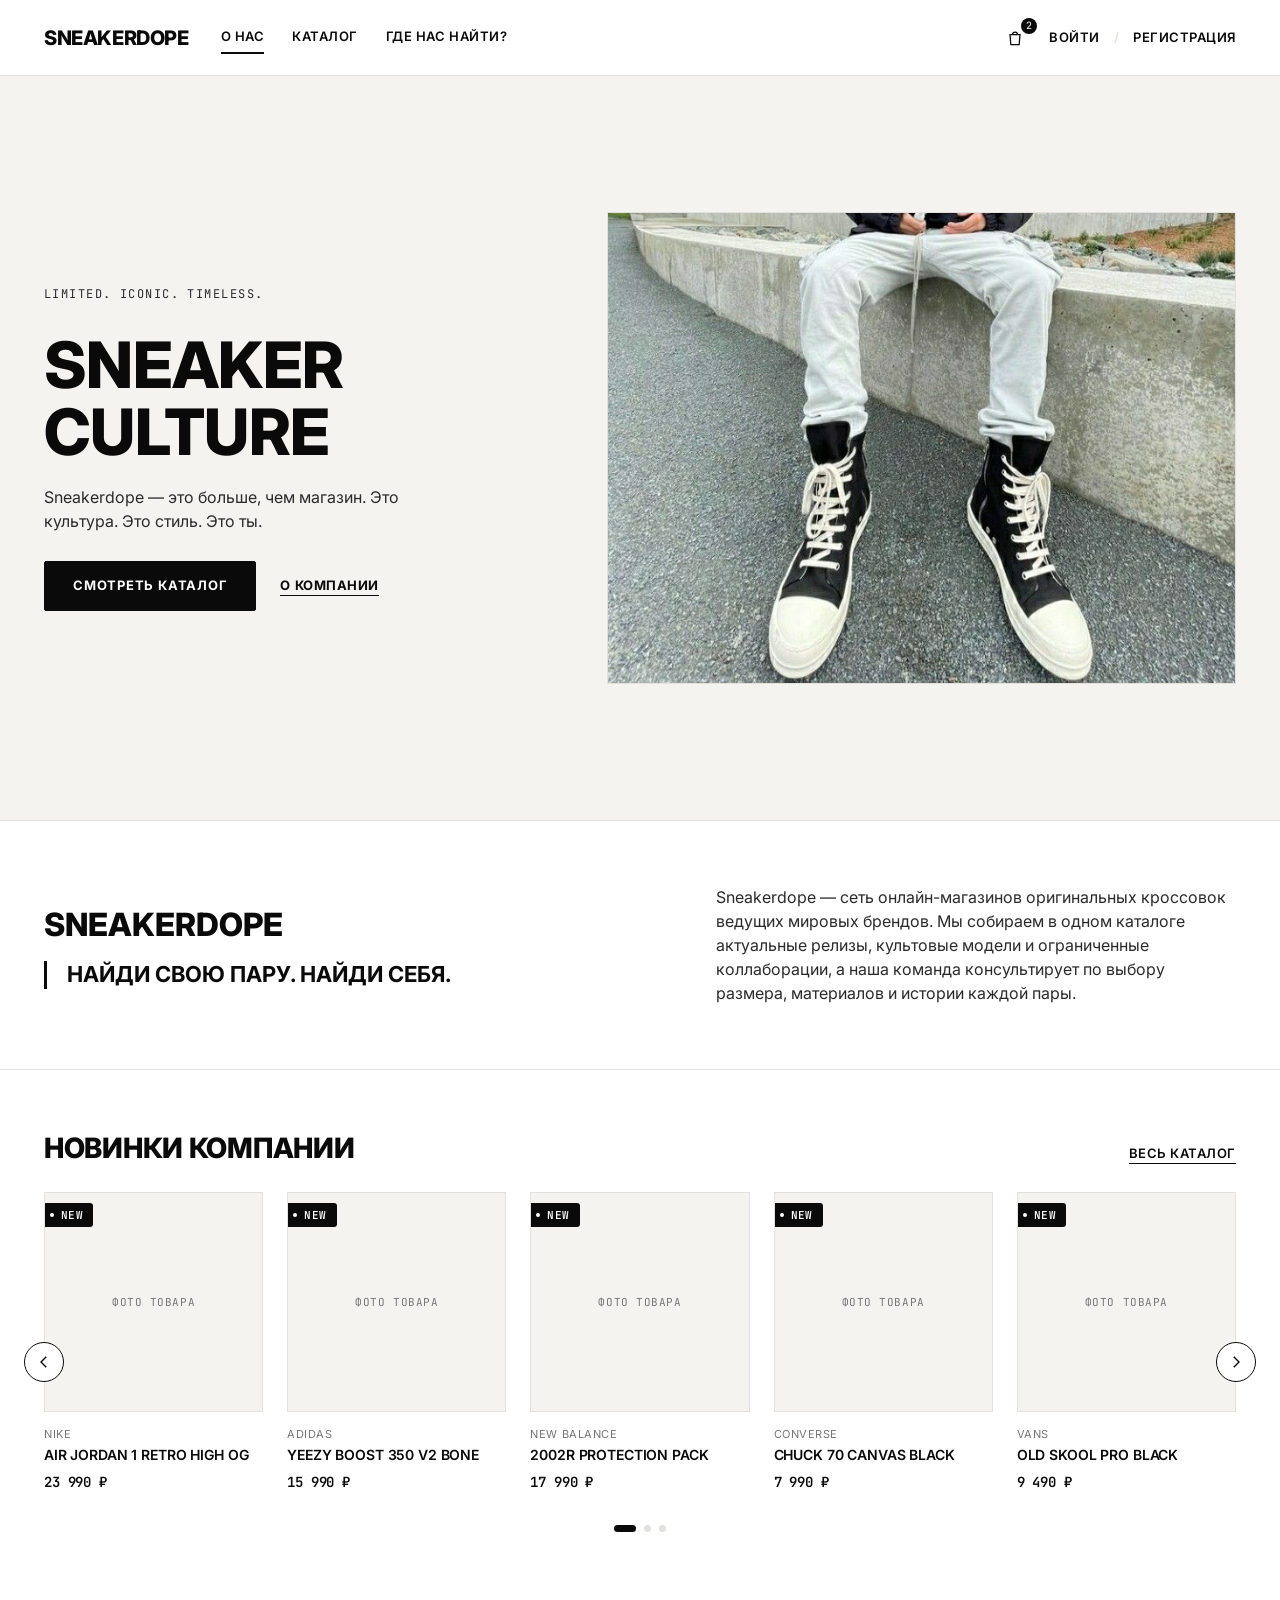
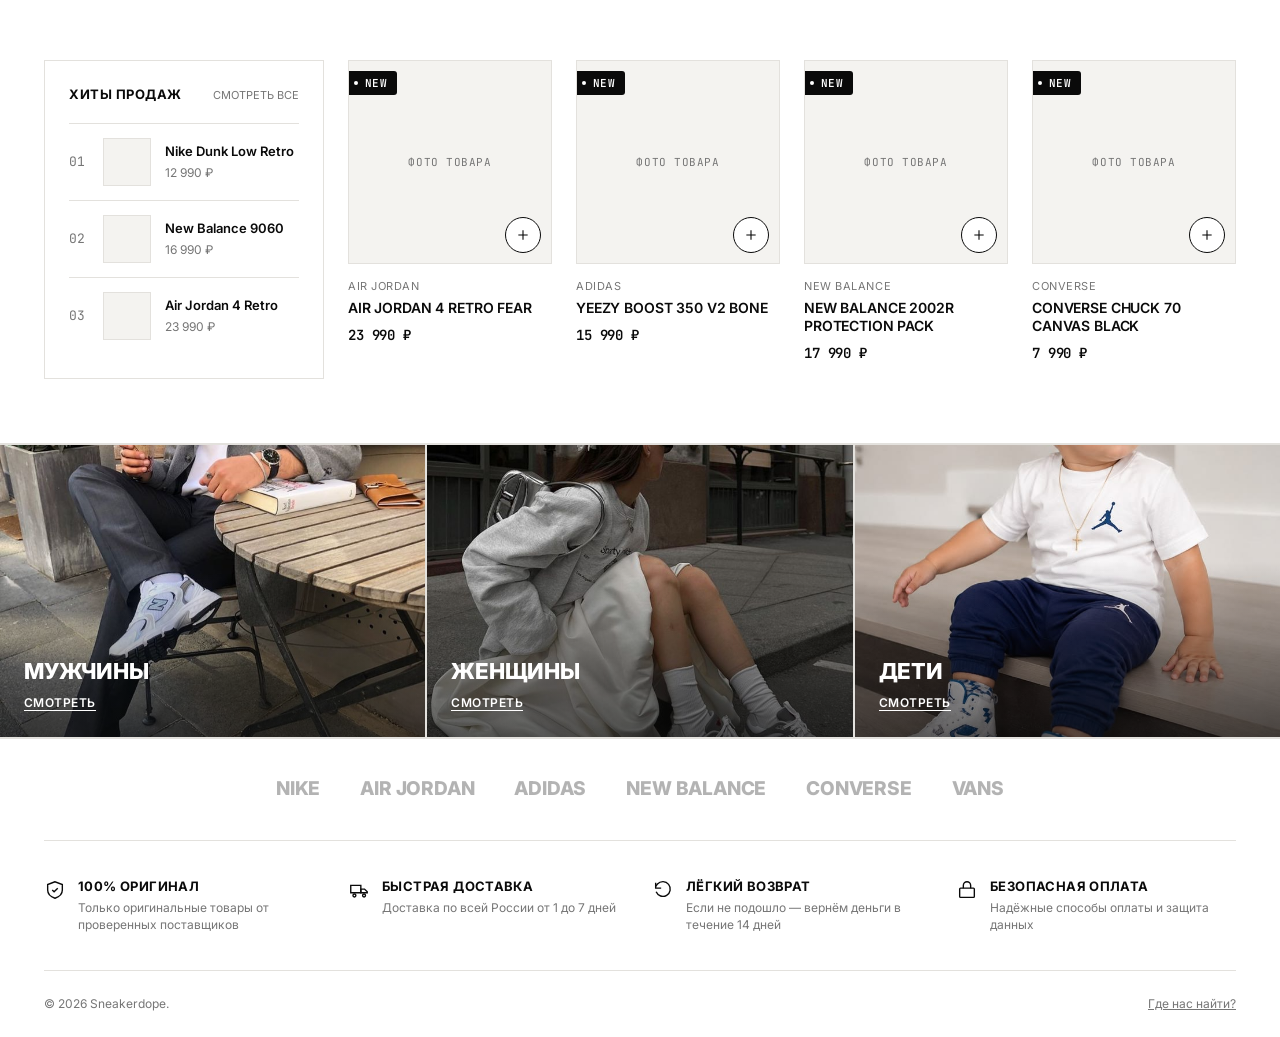
==== static/index.html @ a622e2f7 "first" ====
<!DOCTYPE html>
<html lang="ru">
<head>
  <meta charset="UTF-8" />
  <meta name="viewport" content="width=device-width, initial-scale=1.0" />
  <title>Sneakerdope — О нас</title>
  <link rel="preconnect" href="https://fonts.googleapis.com" />
  <link href="https://fonts.googleapis.com/css2?family=Inter:wght@400;500;600;700;800&family=JetBrains+Mono:wght@400;500;600&display=swap" rel="stylesheet" />
  <link rel="stylesheet" href="css/base.css" />
  <link rel="stylesheet" href="css/main.css" />
</head>
<body>

  <header class="site-header">
    <div class="site-header__inner">
      <a href="index.html" class="logo">Sneakerdope</a>
      <nav class="main-nav">
        <a href="index.html" aria-current="page">О нас</a>
        <a href="catalog.html">Каталог</a>
        <a href="contacts.html">Где нас найти?</a>
      </nav>
      <div class="header-actions">
        <a href="cart.html" class="icon-btn" aria-label="Корзина">
          <svg viewBox="0 0 24 24" fill="none" stroke="currentColor" stroke-width="1.5"><path d="M6 8h12l-1 12H7L6 8Z"/><path d="M9 8a3 3 0 0 1 6 0"/></svg>
          <span class="cart-count">2</span>
        </a>
        <div class="auth-links">
          <a href="auth.html">Войти</a>
          <span class="divider">/</span>
          <a href="auth.html">Регистрация</a>
        </div>
      </div>
    </div>
  </header>

  <main>

    <!-- ===== Hero ===== -->
    <section class="hero">
      <div class="container hero__grid">
        <div>
          <p class="eyebrow hero__eyebrow">Limited. Iconic. Timeless.</p>
          <h1>Sneaker<br />Culture</h1>
          <p>Sneakerdope — это больше, чем магазин. Это культура. Это стиль. Это ты.</p>
          <div class="hero__actions">
            <a href="catalog.html" class="btn btn--primary">Смотреть каталог</a>
            <a href="#о-компании" class="hero__about-link">О компании</a>
          </div>
        </div>
        <div class="hero__media">
          <img src="img/other/hero1.jpg" alt="Sneakerdope" />
        </div>
      </div>
    </section>

    <!-- ===== Mission / about ===== -->
    <section class="mission" id="о-компании">
      <div class="container mission__grid">
        <div>
          <div class="mission__logo">Sneakerdope</div>
          <blockquote>Найди свою пару. Найди себя.</blockquote>
        </div>
        <p class="mission__text">
          Sneakerdope — сеть онлайн-магазинов оригинальных кроссовок ведущих
          мировых брендов. Мы собираем в одном каталоге актуальные релизы,
          культовые модели и ограниченные коллаборации, а наша команда
          консультирует по выбору размера, материалов и истории каждой пары.
        </p>
      </div>
    </section>

    <!-- ===== Новинки компании (slider) ===== -->
    <section>
      <div class="container">
        <div class="section-head">
          <h2>Новинки компании</h2>
          <a href="catalog.html" class="section-head__link">Весь каталог</a>
        </div>

        <div class="slider">
          <button type="button" class="slider__arrow slider__arrow--prev" aria-label="Предыдущие товары">
            <svg viewBox="0 0 24 24" fill="none" stroke="currentColor" stroke-width="1.8"><path d="M15 5 8 12l7 7"/></svg>
          </button>
          <div class="slider__viewport">
            <div class="slider__track">

            <article class="product-card">
              <div class="product-card__media">
              <span class="tag product-card__badge">New</span>
              <a class="product-card__media-link" href="product.html" aria-label="Открыть товар"></a>
              Фото товара
              </div>
              <p class="product-card__brand">Nike</p>
              <h3 class="product-card__name"><a href="product.html">Air Jordan 1 Retro High OG</a></h3>
              <p class="product-card__price price">23 990 ₽</p>
            </article>

            <article class="product-card">
              <div class="product-card__media">
              <span class="tag product-card__badge">New</span>
              <a class="product-card__media-link" href="product.html" aria-label="Открыть товар"></a>
              Фото товара
              </div>
              <p class="product-card__brand">Adidas</p>
              <h3 class="product-card__name"><a href="product.html">Yeezy Boost 350 V2 Bone</a></h3>
              <p class="product-card__price price">15 990 ₽</p>
            </article>

            <article class="product-card">
              <div class="product-card__media">
              <span class="tag product-card__badge">New</span>
              <a class="product-card__media-link" href="product.html" aria-label="Открыть товар"></a>
              Фото товара
              </div>
              <p class="product-card__brand">New Balance</p>
              <h3 class="product-card__name"><a href="product.html">2002R Protection Pack</a></h3>
              <p class="product-card__price price">17 990 ₽</p>
            </article>

            <article class="product-card">
              <div class="product-card__media">
              <span class="tag product-card__badge">New</span>
              <a class="product-card__media-link" href="product.html" aria-label="Открыть товар"></a>
              Фото товара
              </div>
              <p class="product-card__brand">Converse</p>
              <h3 class="product-card__name"><a href="product.html">Chuck 70 Canvas Black</a></h3>
              <p class="product-card__price price">7 990 ₽</p>
            </article>

            <article class="product-card">
              <div class="product-card__media">
              <span class="tag product-card__badge">New</span>
              <a class="product-card__media-link" href="product.html" aria-label="Открыть товар"></a>
              Фото товара
              </div>
              <p class="product-card__brand">Vans</p>
              <h3 class="product-card__name"><a href="product.html">Old Skool Pro Black</a></h3>
              <p class="product-card__price price">9 490 ₽</p>
            </article>

            </div>
          </div>
          <button type="button" class="slider__arrow slider__arrow--next" aria-label="Следующие товары">
            <svg viewBox="0 0 24 24" fill="none" stroke="currentColor" stroke-width="1.8"><path d="m9 5 7 7-7 7"/></svg>
          </button>
          <div class="slider__dots">
            <span class="dot is-active"></span>
            <span class="dot"></span>
            <span class="dot"></span>
          </div>
        </div>
      </div>
    </section>


    <!-- ===== Bestsellers + grid ===== -->
    <section class="highlights">
      <div class="container highlights__layout">

        <aside class="bestsellers">
          <div class="bestsellers__head">
            <span class="bestsellers__title">Хиты продаж</span>
            <a href="catalog.html" class="bestsellers__more">Смотреть все</a>
          </div>

          <div class="bestsellers__item">
            <span class="bestsellers__rank">01</span>
            <div class="bestsellers__thumb"></div>
            <div>
              <p class="bestsellers__name">Nike Dunk Low Retro</p>
              <p class="bestsellers__price">12 990 ₽</p>
            </div>
          </div>

          <div class="bestsellers__item">
            <span class="bestsellers__rank">02</span>
            <div class="bestsellers__thumb"></div>
            <div>
              <p class="bestsellers__name">New Balance 9060</p>
              <p class="bestsellers__price">16 990 ₽</p>
            </div>
          </div>

          <div class="bestsellers__item">
            <span class="bestsellers__rank">03</span>
            <div class="bestsellers__thumb"></div>
            <div>
              <p class="bestsellers__name">Air Jordan 4 Retro</p>
              <p class="bestsellers__price">23 990 ₽</p>
            </div>
          </div>
        </aside>

        <div class="grid-4">

          <article class="product-card">
            <div class="product-card__media">
              <span class="tag product-card__badge">New</span>
              <a class="product-card__media-link" href="product.html" aria-label="Открыть товар"></a>
              Фото товара
              <button class="product-card__add" type="button" aria-label="В корзину">
                <svg viewBox="0 0 24 24" fill="none" stroke="currentColor" stroke-width="1.6"><path d="M12 5v14M5 12h14"/></svg>
              </button>
            </div>
            <p class="product-card__brand">Air Jordan</p>
            <h3 class="product-card__name"><a href="product.html">Air Jordan 4 Retro Fear</a></h3>
            <p class="product-card__price price">23 990 ₽</p>
          </article>

          <article class="product-card">
            <div class="product-card__media">
              <span class="tag product-card__badge">New</span>
              <a class="product-card__media-link" href="product.html" aria-label="Открыть товар"></a>
              Фото товара
              <button class="product-card__add" type="button" aria-label="В корзину">
                <svg viewBox="0 0 24 24" fill="none" stroke="currentColor" stroke-width="1.6"><path d="M12 5v14M5 12h14"/></svg>
              </button>
            </div>
            <p class="product-card__brand">Adidas</p>
            <h3 class="product-card__name"><a href="product.html">Yeezy Boost 350 V2 Bone</a></h3>
            <p class="product-card__price price">15 990 ₽</p>
          </article>

          <article class="product-card">
            <div class="product-card__media">
              <span class="tag product-card__badge">New</span>
              <a class="product-card__media-link" href="product.html" aria-label="Открыть товар"></a>
              Фото товара
              <button class="product-card__add" type="button" aria-label="В корзину">
                <svg viewBox="0 0 24 24" fill="none" stroke="currentColor" stroke-width="1.6"><path d="M12 5v14M5 12h14"/></svg>
              </button>
            </div>
            <p class="product-card__brand">New Balance</p>
            <h3 class="product-card__name"><a href="product.html">New Balance 2002R Protection Pack</a></h3>
            <p class="product-card__price price">17 990 ₽</p>
          </article>

          <article class="product-card">
            <div class="product-card__media">
              <span class="tag product-card__badge">New</span>
              <a class="product-card__media-link" href="product.html" aria-label="Открыть товар"></a>
              Фото товара
              <button class="product-card__add" type="button" aria-label="В корзину">
                <svg viewBox="0 0 24 24" fill="none" stroke="currentColor" stroke-width="1.6"><path d="M12 5v14M5 12h14"/></svg>
              </button>
            </div>
            <p class="product-card__brand">Converse</p>
            <h3 class="product-card__name"><a href="product.html">Converse Chuck 70 Canvas Black</a></h3>
            <p class="product-card__price price">7 990 ₽</p>
          </article>

        </div>
      </div>
    </section>

    <!-- ===== Category banners ===== -->
    <section style="padding:0">
      <div class="banners">
        <a class="banner" href="catalog.html?gender=male">
          <img class="banner__img" src="img/other/man.jpg" alt="Мужчины" />
          <div class="banner__label">
            <h3>Мужчины</h3>
            <span>Смотреть</span>
          </div>
        </a>
        <a class="banner" href="catalog.html?gender=female">
          <img class="banner__img" src="img/other/woman.jpg" alt="Женщины" />
          <div class="banner__label">
            <h3>Женщины</h3>
            <span>Смотреть</span>
          </div>
        </a>
        <a class="banner" href="catalog.html?gender=kids">
          <img class="banner__img" src="img/other/kid.jpg" alt="Дети" />
          <div class="banner__label">
            <h3>Дети</h3>
            <span>Смотреть</span>
          </div>
        </a>
      </div>
    </section>

  </main>

  <footer class="site-footer">
    <div class="container">

      <div class="brand-strip">
        <div class="brand-strip__row">
          <span class="brand-strip__name">Nike</span>
          <span class="brand-strip__name">Air Jordan</span>
          <span class="brand-strip__name">Adidas</span>
          <span class="brand-strip__name">New Balance</span>
          <span class="brand-strip__name">Converse</span>
          <span class="brand-strip__name">Vans</span>
        </div>
      </div>

      <div class="features-row">
        <div class="feature">
          <svg viewBox="0 0 24 24" fill="none" stroke="currentColor" stroke-width="1.5"><path d="M12 3 4 6v6c0 5 3.5 7.5 8 9 4.5-1.5 8-4 8-9V6l-8-3Z"/><path d="m9 12 2 2 4-4"/></svg>
          <div>
            <p class="feature__title">100% оригинал</p>
            <p class="feature__text">Только оригинальные товары от проверенных поставщиков</p>
          </div>
        </div>
        <div class="feature">
          <svg viewBox="0 0 24 24" fill="none" stroke="currentColor" stroke-width="1.5"><path d="M3 7h11v8H3z"/><path d="M14 11h4l3 3v1h-7z"/><circle cx="7" cy="18" r="1.6"/><circle cx="17.5" cy="18" r="1.6"/></svg>
          <div>
            <p class="feature__title">Быстрая доставка</p>
            <p class="feature__text">Доставка по всей России от 1 до 7 дней</p>
          </div>
        </div>
        <div class="feature">
          <svg viewBox="0 0 24 24" fill="none" stroke="currentColor" stroke-width="1.5"><path d="M4 4v6h6"/><path d="M4.5 14a8 8 0 1 0 1.5-8.5L4 8"/></svg>
          <div>
            <p class="feature__title">Лёгкий возврат</p>
            <p class="feature__text">Если не подошло — вернём деньги в течение 14 дней</p>
          </div>
        </div>
        <div class="feature">
          <svg viewBox="0 0 24 24" fill="none" stroke="currentColor" stroke-width="1.5"><rect x="4" y="10" width="16" height="10" rx="1"/><path d="M8 10V7a4 4 0 0 1 8 0v3"/></svg>
          <div>
            <p class="feature__title">Безопасная оплата</p>
            <p class="feature__text">Надёжные способы оплаты и защита данных</p>
          </div>
        </div>
      </div>

      <div class="footer-bottom">
        <span>© 2026 Sneakerdope.</span>
        <a href="contacts.html">Где нас найти?</a>
      </div>

    </div>
  </footer>

  <script src="js/main.js" defer></script>
</body>
</html>
---- static/css/base.css ----
:root {
  /* Color */
  --ink: #0a0a0a;
  --ink-soft: #2b2b2b;
  --muted: #767676;
  --line: #e3e1dd;
  --bg: #ffffff;
  --bg-alt: #f4f3f0;
  --danger: #c4361a;
  --on-ink: #ffffff;

  /* Type */
  --font-display: "Inter", "Helvetica Neue", Arial, sans-serif;
  --font-body: "Inter", "Helvetica Neue", Arial, sans-serif;
  --font-mono: "JetBrains Mono", "Courier New", monospace;

  /* Layout */
  --container: 1240px;
  --gutter: 24px;
  --header-h: 76px;
  --radius: 2px;
}

* {
  margin: 0;
  padding: 0;
  box-sizing: border-box;
}

html {
  scroll-behavior: smooth;
}

body {
  font-family: var(--font-body);
  color: var(--ink);
  background: var(--bg);
  line-height: 1.5;
  -webkit-font-smoothing: antialiased;
}

img {
  max-width: 100%;
  display: block;
}

a {
  color: inherit;
  text-decoration: none;
}

ul {
  list-style: none;
}

button {
  font-family: inherit;
  cursor: pointer;
  border: none;
  background: none;
}

input,
textarea,
select {
  font-family: inherit;
  font-size: inherit;
  color: inherit;
}

:focus-visible {
  outline: 2px solid var(--ink);
  outline-offset: 2px;
}

.container {
  width: 100%;
  max-width: var(--container);
  margin-inline: auto;
  padding-inline: var(--gutter);
}

.visually-hidden {
  position: absolute;
  width: 1px;
  height: 1px;
  overflow: hidden;
  clip: rect(0 0 0 0);
}

/* ---------- Type scale ---------- */

h1, h2, h3, h4 {
  font-family: var(--font-display);
  font-weight: 800;
  letter-spacing: -0.01em;
  line-height: 1.05;
  text-transform: uppercase;
}

.eyebrow {
  font-family: var(--font-mono);
  font-size: 12px;
  letter-spacing: 0.12em;
  text-transform: uppercase;
  color: var(--muted);
}

.price {
  font-family: var(--font-mono);
  font-weight: 600;
  letter-spacing: -0.01em;
}

/* ---------- Buttons ---------- */

.btn {
  display: inline-flex;
  align-items: center;
  justify-content: center;
  gap: 8px;
  padding: 14px 28px;
  font-size: 13px;
  font-weight: 700;
  letter-spacing: 0.06em;
  text-transform: uppercase;
  border: 1px solid var(--ink);
  border-radius: var(--radius);
  transition: background 0.15s ease, color 0.15s ease, border-color 0.15s ease;
}

.btn--primary {
  background: var(--ink);
  color: var(--on-ink);
}

.btn--primary:hover {
  background: var(--ink-soft);
}

.btn--ghost {
  background: transparent;
  color: var(--ink);
}

.btn--ghost:hover {
  background: var(--ink);
  color: var(--on-ink);
}

.btn--small {
  padding: 10px 18px;
  font-size: 12px;
}

.btn--full {
  width: 100%;
}

.btn:disabled,
.btn[aria-disabled="true"] {
  border-color: var(--line);
  color: var(--muted);
  background: var(--bg-alt);
  cursor: not-allowed;
}

.btn:disabled:hover,
.btn[aria-disabled="true"]:hover {
  background: var(--bg-alt);
  color: var(--muted);
}

.tag {
  position: relative;
  display: inline-flex;
  align-items: center;
  height: 24px;
  padding: 0 10px 0 16px;
  font-family: var(--font-mono);
  font-size: 11px;
  font-weight: 600;
  letter-spacing: 0.04em;
  text-transform: uppercase;
  background: var(--ink);
  color: var(--on-ink);
  border-radius: 0 3px 3px 0;
}

.tag::before {
  content: "";
  position: absolute;
  left: 5px;
  top: 50%;
  width: 4px;
  height: 4px;
  border-radius: 50%;
  background: var(--bg);
  transform: translateY(-50%);
}

.tag--outline {
  background: transparent;
  color: var(--ink);
  border: 1px solid var(--ink);
}

.tag--outline::before {
  background: var(--ink);
}

/* ---------- Header ---------- */

.site-header {
  position: sticky;
  top: 0;
  z-index: 50;
  height: var(--header-h);
  display: flex;
  align-items: center;
  background: var(--bg);
  border-bottom: 1px solid var(--line);
}

.site-header__inner {
  display: flex;
  align-items: center;
  justify-content: space-between;
  width: 100%;
  max-width: var(--container);
  margin-inline: auto;
  padding-inline: var(--gutter);
  gap: 32px;
}

.logo {
  font-family: var(--font-display);
  font-weight: 800;
  font-size: 20px;
  letter-spacing: -0.02em;
  text-transform: uppercase;
  white-space: nowrap;
}

.main-nav {
  display: flex;
  gap: 28px;
  flex: 1;
}

.main-nav a {
  font-size: 13px;
  font-weight: 600;
  letter-spacing: 0.04em;
  text-transform: uppercase;
  padding: 6px 0;
  border-bottom: 2px solid transparent;
  transition: border-color 0.15s ease;
}

.main-nav a:hover,
.main-nav a[aria-current="page"] {
  border-color: var(--ink);
}

.header-actions {
  display: flex;
  align-items: center;
  gap: 18px;
}

.icon-btn {
  position: relative;
  display: inline-flex;
  align-items: center;
  justify-content: center;
  width: 32px;
  height: 32px;
}

.icon-btn svg {
  width: 20px;
  height: 20px;
}

.cart-count {
  position: absolute;
  top: -4px;
  right: -6px;
  min-width: 16px;
  height: 16px;
  padding: 0 3px;
  border-radius: 50%;
  background: var(--ink);
  color: var(--on-ink);
  font-family: var(--font-mono);
  font-size: 10px;
  display: flex;
  align-items: center;
  justify-content: center;
}

.auth-links {
  display: flex;
  align-items: center;
  gap: 14px;
  font-size: 13px;
  font-weight: 600;
  text-transform: uppercase;
  letter-spacing: 0.04em;
}

.auth-links .divider {
  color: var(--line);
}

/* ---------- Footer ---------- */

.site-footer {
  border-top: 1px solid var(--line);
  background: var(--bg);
}

.brand-strip {
  border-bottom: 1px solid var(--line);
  padding: 36px 0;
}

.brand-strip__row {
  display: flex;
  align-items: center;
  justify-content: center;
  gap: 24px 40px;
  flex-wrap: wrap;
}

.brand-strip__name {
  font-family: var(--font-display);
  font-weight: 800;
  font-size: 19px;
  letter-spacing: -0.01em;
  text-transform: uppercase;
  color: var(--muted);
  opacity: 0.55;
  transition: opacity 0.15s ease, color 0.15s ease;
}

.brand-strip__name:hover {
  opacity: 1;
  color: var(--ink);
}

.features-row {
  display: grid;
  grid-template-columns: repeat(4, 1fr);
  gap: 24px;
  padding: 36px 0;
  border-bottom: 1px solid var(--line);
}

.feature {
  display: flex;
  gap: 12px;
  align-items: flex-start;
}

.feature svg {
  width: 22px;
  height: 22px;
  flex-shrink: 0;
  margin-top: 2px;
}

.feature__title {
  font-size: 13px;
  font-weight: 700;
  text-transform: uppercase;
  letter-spacing: 0.03em;
  margin-bottom: 4px;
}

.feature__text {
  font-size: 12px;
  color: var(--muted);
  line-height: 1.4;
}

.footer-bottom {
  display: flex;
  align-items: center;
  justify-content: space-between;
  flex-wrap: wrap;
  gap: 12px;
  padding: 24px 0;
  font-size: 12px;
  color: var(--muted);
}

.footer-bottom a {
  text-decoration: underline;
}

@media (max-width: 1024px) {
  .main-nav {
    gap: 18px;
  }
  .features-row {
    grid-template-columns: repeat(2, 1fr);
  }
}

@media (max-width: 720px) {
  .main-nav {
    display: none;
  }
  .features-row {
    grid-template-columns: 1fr;
  }
  .brand-strip__row {
    justify-content: center;
  }
}
---- static/css/main.css ----
section {
  padding-block: 64px;
}

.section-head {
  display: flex;
  align-items: baseline;
  justify-content: space-between;
  margin-bottom: 28px;
  gap: 16px;
}

.section-head h2 {
  font-size: 28px;
}

.section-head__link {
  font-size: 13px;
  font-weight: 600;
  text-transform: uppercase;
  letter-spacing: 0.04em;
  border-bottom: 1px solid var(--ink);
  flex-shrink: 0;
}

/* Hero ("О нас") */

.hero {
  border-bottom: 1px solid var(--line);
  background: var(--bg-alt);
}

.hero__grid {
  display: grid;
  grid-template-columns: 0.9fr 1.1fr;
  align-items: center;
  gap: 48px;
  padding-block: 72px;
}

.hero__eyebrow {
  margin-bottom: 18px;
}

.hero h1 {
  font-size: clamp(40px, 6vw, 64px);
  margin-bottom: 20px;
}

.hero p {
  max-width: 420px;
  color: var(--ink-soft);
  margin-bottom: 28px;
}

.hero__actions {
  display: flex;
  align-items: center;
  gap: 24px;
}

.hero__about-link {
  font-size: 13px;
  font-weight: 700;
  text-transform: uppercase;
  letter-spacing: 0.04em;
  border-bottom: 1px solid var(--ink);
}

.hero__media {
  aspect-ratio: 4 / 3;
  background: repeating-linear-gradient(
    135deg,
    #e9e7e2 0,
    #e9e7e2 12px,
    #f4f3f0 12px,
    #f4f3f0 24px
  );
  border: 1px solid var(--line);
  display: flex;
  align-items: center;
  justify-content: center;
  color: var(--muted);
  font-family: var(--font-mono);
  font-size: 12px;
  text-transform: uppercase;
  letter-spacing: 0.06em;
  overflow: hidden;
}

.hero__media img {
  width: 100%;
  height: 100%;
  object-fit: cover;
  object-position: center bottom;
}

/* Mission strip */

.mission {
  border-bottom: 1px solid var(--line);
}

.mission__grid {
  display: grid;
  grid-template-columns: 1.2fr 1fr;
  gap: 48px;
  align-items: center;
}

.mission__logo {
  font-family: var(--font-display);
  font-weight: 800;
  font-size: 32px;
  text-transform: uppercase;
  margin-bottom: 12px;
}

.mission blockquote {
  font-family: var(--font-display);
  font-weight: 700;
  font-size: 22px;
  text-transform: uppercase;
  line-height: 1.25;
  border-left: 3px solid var(--ink);
  padding-left: 20px;
}

.mission__text {
  color: var(--ink-soft);
}

/* "Новинки" slider */

.slider {
  position: relative;
}

.slider__viewport {
  overflow: hidden;
}

.slider__track {
  display: flex;
  gap: var(--gutter);
  transition: transform 0.35s ease;
}

.slider__track .product-card {
  flex: 0 0 calc((100% - var(--gutter) * 4) / 5);
  min-width: 0;
}

.slider__dots {
  display: flex;
  justify-content: center;
  gap: 8px;
  margin-top: 32px;
}

.slider__dots .dot {
  width: 7px;
  height: 7px;
  border-radius: 50%;
  background: var(--line);
  border: none;
  padding: 0;
  cursor: pointer;
}

.slider__dots .dot.is-active {
  background: var(--ink);
  width: 22px;
  border-radius: 4px;
}

.slider__arrow {
  position: absolute;
  top: 50%;
  transform: translateY(-50%);
  width: 40px;
  height: 40px;
  border-radius: 50%;
  background: var(--bg);
  border: 1px solid var(--ink);
  display: flex;
  align-items: center;
  justify-content: center;
  z-index: 3;
  transition: background 0.15s ease, color 0.15s ease;
}

.slider__arrow svg {
  width: 18px;
  height: 18px;
}

.slider__arrow:hover {
  background: var(--ink);
  color: var(--on-ink);
}

.slider__arrow--prev {
  left: -20px;
}

.slider__arrow--next {
  right: -20px;
}

/* Product card */

.product-card {
  position: relative;
  display: flex;
  flex-direction: column;
}

.product-card__media {
  position: relative;
  aspect-ratio: 1 / 1;
  background: var(--bg-alt);
  border: 1px solid var(--line);
  display: flex;
  align-items: center;
  justify-content: center;
  color: var(--muted);
  font-family: var(--font-mono);
  font-size: 11px;
  text-transform: uppercase;
  letter-spacing: 0.05em;
  margin-bottom: 14px;
  overflow: hidden;
}

.product-card__media img {
  width: 100%;
  height: 100%;
  object-fit: cover;
}

.product-card__media-link {
  position: absolute;
  inset: 0;
  z-index: 1;
}

.product-card__badge {
  position: absolute;
  top: 10px;
  left: 0;
  z-index: 2;
}

.product-card__add {
  position: absolute;
  bottom: 10px;
  right: 10px;
  z-index: 2;
  width: 36px;
  height: 36px;
  border-radius: 50%;
  background: var(--bg);
  border: 1px solid var(--ink);
  display: flex;
  align-items: center;
  justify-content: center;
  transition: background 0.15s ease, color 0.15s ease;
}

.product-card__add svg {
  width: 16px;
  height: 16px;
}

.product-card__add:hover {
  background: var(--ink);
  color: var(--on-ink);
}

.product-card__brand {
  font-size: 11px;
  color: var(--muted);
  text-transform: uppercase;
  letter-spacing: 0.05em;
  margin-bottom: 4px;
}

.product-card__name {
  font-size: 14px;
  font-weight: 600;
  margin-bottom: 8px;
  line-height: 1.3;
}

.product-card__price {
  font-size: 14px;
}

.highlights {
  border-bottom: 1px solid var(--line);
}

.highlights__layout {
  display: grid;
  grid-template-columns: 280px 1fr;
  gap: var(--gutter);
}

.bestsellers {
  border: 1px solid var(--line);
  padding: 24px;
}

.bestsellers__head {
  display: flex;
  justify-content: space-between;
  align-items: baseline;
  margin-bottom: 18px;
}

.bestsellers__title {
  font-size: 13px;
  font-weight: 700;
  text-transform: uppercase;
  letter-spacing: 0.04em;
}

.bestsellers__more {
  font-size: 11px;
  color: var(--muted);
  text-transform: uppercase;
}

.bestsellers__item {
  display: flex;
  align-items: center;
  gap: 14px;
  padding-block: 14px;
  border-top: 1px solid var(--line);
}

.bestsellers__item:first-child {
  border-top: none;
  padding-top: 0;
}

.bestsellers__rank {
  font-family: var(--font-mono);
  font-size: 13px;
  color: var(--muted);
  width: 20px;
}

.bestsellers__thumb {
  width: 48px;
  height: 48px;
  flex-shrink: 0;
  background: var(--bg-alt);
  border: 1px solid var(--line);
}

.bestsellers__name {
  font-size: 13px;
  font-weight: 600;
  margin-bottom: 2px;
}

.bestsellers__price {
  font-size: 12px;
  color: var(--muted);
}

.grid-4 {
  display: grid;
  grid-template-columns: repeat(4, 1fr);
  gap: var(--gutter);
}

/* Category banners */

.banners {
  display: grid;
  grid-template-columns: repeat(3, 1fr);
  gap: 2px;
  background: var(--line);
  border-block: 1px solid var(--line);
}

.banner {
  position: relative;
  aspect-ratio: 16 / 11;
  background: var(--bg-alt);
  display: flex;
  align-items: flex-end;
  padding: 24px;
  overflow: hidden;
}

.banner__img {
  position: absolute;
  inset: 0;
  width: 100%;
  height: 100%;
  object-fit: cover;
  z-index: 0;
}

.banner::after {
  content: "";
  position: absolute;
  inset: 0;
  background: linear-gradient(to top, rgba(10, 10, 10, 0.65), rgba(10, 10, 10, 0) 60%);
  z-index: 1;
}

.banner__label {
  position: relative;
  z-index: 2;
  color: var(--on-ink);
}

.banner__label h3 {
  font-size: 22px;
  margin-bottom: 6px;
}

.banner__label span {
  font-size: 12px;
  font-weight: 600;
  text-transform: uppercase;
  letter-spacing: 0.04em;
  border-bottom: 1px solid var(--on-ink);
}

/* Каталог */

.page-head {
  border-bottom: 1px solid var(--line);
  padding-block: 40px 28px;
}

.page-head__crumbs {
  font-size: 12px;
  color: var(--muted);
  margin-bottom: 10px;
}

.page-head h1 {
  font-size: 32px;
}

.catalog-layout {
  display: grid;
  grid-template-columns: 240px 1fr;
  gap: 40px;
  align-items: start;
}

.filters {
  border: 1px solid var(--line);
  padding: 24px;
}

.filters__group {
  padding-bottom: 22px;
  margin-bottom: 22px;
  border-bottom: 1px solid var(--line);
}

.filters__group:last-child {
  border-bottom: none;
  margin-bottom: 0;
  padding-bottom: 0;
}

.filters__title {
  font-size: 12px;
  font-weight: 700;
  text-transform: uppercase;
  letter-spacing: 0.05em;
  margin-bottom: 14px;
}

.filters__options {
  display: flex;
  flex-direction: column;
}

.filters__option {
  display: flex;
  align-items: center;
  gap: 10px;
  font-size: 13px;
  padding-block: 6px;
  cursor: pointer;
}

.filters__option input {
  width: 15px;
  height: 15px;
  accent-color: var(--ink);
}

.filters__option .count {
  margin-left: auto;
  color: var(--muted);
  font-family: var(--font-mono);
  font-size: 11px;
}

.price-range {
  display: flex;
  align-items: center;
  gap: 8px;
}

.price-range input {
  width: 100%;
  border: 1px solid var(--line);
  padding: 8px 10px;
  font-size: 13px;
  border-radius: var(--radius);
}

.catalog-toolbar {
  display: flex;
  align-items: center;
  justify-content: space-between;
  margin-bottom: 24px;
}

.catalog-toolbar__count {
  font-size: 13px;
  color: var(--muted);
}

.sort {
  display: flex;
  align-items: center;
  gap: 10px;
  font-size: 13px;
}

.sort select {
  border: 1px solid var(--line);
  padding: 8px 12px;
  border-radius: var(--radius);
  background: var(--bg);
}

.catalog-grid {
  display: grid;
  grid-template-columns: repeat(3, 1fr);
  gap: 32px var(--gutter);
}

.pagination {
  display: flex;
  justify-content: center;
  gap: 8px;
  margin-top: 48px;
}

.pagination a {
  width: 34px;
  height: 34px;
  display: flex;
  align-items: center;
  justify-content: center;
  border: 1px solid var(--line);
  font-size: 13px;
  font-family: var(--font-mono);
}

.pagination a.is-active {
  background: var(--ink);
  color: var(--on-ink);
  border-color: var(--ink);
}

/* Страница товара */

.product-page {
  display: grid;
  grid-template-columns: 1fr 1fr;
  gap: 56px;
  padding-block: 48px;
}

.product-gallery__main {
  aspect-ratio: 1 / 1;
  background: var(--bg-alt);
  border: 1px solid var(--line);
  display: flex;
  align-items: center;
  justify-content: center;
  color: var(--muted);
  font-family: var(--font-mono);
  font-size: 12px;
  text-transform: uppercase;
  letter-spacing: 0.05em;
  overflow: hidden;
}

.product-gallery__main img {
  width: 100%;
  height: 100%;
  object-fit: cover;
}

.product-info__brand {
  font-size: 13px;
  text-transform: uppercase;
  letter-spacing: 0.05em;
  color: var(--muted);
  margin-bottom: 8px;
}

.product-info h1 {
  font-size: 30px;
  margin-bottom: 14px;
}

.product-info__price {
  font-size: 24px;
  margin-bottom: 8px;
}

.product-info__stock {
  font-family: var(--font-mono);
  font-size: 12px;
  color: var(--muted);
  margin-bottom: 24px;
}

.product-info__stock--low {
  color: var(--danger);
}

.product-info__stock--out {
  color: var(--muted);
}

.product-info__row {
  margin-bottom: 26px;
}

.product-info__label {
  font-size: 12px;
  font-weight: 700;
  text-transform: uppercase;
  letter-spacing: 0.05em;
  margin-bottom: 12px;
}

.size-grid {
  display: grid;
  grid-template-columns: repeat(6, 1fr);
  gap: 8px;
}

.size-grid input {
  display: none;
}

.size-grid label {
  display: flex;
  align-items: center;
  justify-content: center;
  height: 44px;
  font-family: var(--font-mono);
  font-size: 13px;
  border: 1px solid var(--line);
  cursor: pointer;
}

.size-grid input:checked + label {
  border-color: var(--ink);
  background: var(--ink);
  color: var(--on-ink);
}

.size-grid input:disabled + label {
  color: var(--line);
  text-decoration: line-through;
  cursor: not-allowed;
}

.qty-stepper {
  display: inline-flex;
  align-items: center;
  border: 1px solid var(--line);
  height: 48px;
}

.qty-stepper button {
  width: 44px;
  height: 100%;
  font-size: 16px;
}

.qty-stepper input {
  width: 44px;
  height: 100%;
  text-align: center;
  border: none;
  border-left: 1px solid var(--line);
  border-right: 1px solid var(--line);
  font-family: var(--font-mono);
}

.product-actions {
  display: flex;
  gap: 14px;
  margin-bottom: 32px;
}

.product-actions .btn {
  flex: 1;
}

.specs-table {
  width: 100%;
  border-top: 1px solid var(--line);
}

.specs-table tr {
  border-bottom: 1px solid var(--line);
}

.specs-table th,
.specs-table td {
  text-align: left;
  padding: 12px 0;
  font-size: 13px;
  font-weight: 400;
}

.specs-table th {
  width: 40%;
  color: var(--muted);
  font-weight: 500;
}

.product-description {
  margin-top: 18px;
  color: var(--ink-soft);
  font-size: 14px;
  line-height: 1.7;
}

/* Корзина */

.cart-layout {
  display: grid;
  grid-template-columns: 1fr 340px;
  gap: 48px;
  padding-block: 48px;
  align-items: start;
}

.cart-list {
  display: flex;
  flex-direction: column;
}

.cart-item {
  display: grid;
  grid-template-columns: 96px 1fr auto auto;
  align-items: center;
  gap: 20px;
  padding-block: 24px;
  border-bottom: 1px solid var(--line);
}

.cart-item:first-child {
  border-top: 1px solid var(--line);
}

.cart-item__media {
  width: 96px;
  height: 96px;
  background: var(--bg-alt);
  border: 1px solid var(--line);
  overflow: hidden;
}

.cart-item__media img {
  width: 100%;
  height: 100%;
  object-fit: cover;
}

.cart-item__brand {
  font-size: 11px;
  text-transform: uppercase;
  color: var(--muted);
  margin-bottom: 4px;
}

.cart-item__name {
  font-size: 14px;
  font-weight: 600;
  margin-bottom: 6px;
}

.cart-item__size {
  font-size: 12px;
  color: var(--muted);
  font-family: var(--font-mono);
}

.cart-item__warning {
  font-size: 12px;
  color: var(--danger);
  margin-top: 6px;
}

.cart-item--warning .cart-item__media {
  opacity: 0.6;
}

.cart-item__remove {
  font-size: 12px;
  text-transform: uppercase;
  color: var(--muted);
  text-decoration: underline;
  margin-top: 10px;
}

.cart-item__price {
  font-size: 14px;
  white-space: nowrap;
}

.cart-empty {
  text-align: center;
  padding: 80px 0;
  border: 1px dashed var(--line);
}

.cart-empty p {
  color: var(--muted);
  margin-bottom: 20px;
}

.cart-summary {
  border: 1px solid var(--line);
  padding: 28px;
  position: sticky;
  top: calc(var(--header-h) + 24px);
}

.cart-summary h2 {
  font-size: 16px;
  margin-bottom: 20px;
}

.cart-summary__row {
  display: flex;
  justify-content: space-between;
  font-size: 13px;
  padding-block: 10px;
  border-bottom: 1px solid var(--line);
}

.cart-summary__row--total {
  border-bottom: none;
  font-weight: 700;
  font-size: 15px;
  padding-top: 16px;
}

.cart-summary__note {
  margin-top: 18px;
  font-size: 12px;
  color: var(--muted);
  line-height: 1.5;
}

/* Где нас найти */

.contacts-layout {
  display: grid;
  grid-template-columns: 1fr 1fr;
  gap: 48px;
  padding-block: 48px;
}

.map-placeholder {
  aspect-ratio: 4 / 3;
  background: var(--bg-alt);
  border: 1px solid var(--line);
  display: flex;
  align-items: center;
  justify-content: center;
  color: var(--muted);
  font-family: var(--font-mono);
  font-size: 12px;
  text-transform: uppercase;
  letter-spacing: 0.05em;
  overflow: hidden;
}

.map-placeholder img {
  width: 100%;
  height: 100%;
  object-fit: cover;
  transform: scale(1.12);
}

.contact-card {
  display: flex;
  gap: 16px;
  padding-block: 22px;
  border-bottom: 1px solid var(--line);
}

.contact-card:first-child {
  padding-top: 0;
}

.contact-card svg {
  width: 22px;
  height: 22px;
  flex-shrink: 0;
  margin-top: 2px;
}

.contact-card__label {
  font-size: 11px;
  text-transform: uppercase;
  letter-spacing: 0.05em;
  color: var(--muted);
  margin-bottom: 4px;
}

.contact-card__value {
  font-size: 16px;
  font-weight: 600;
}

.hours-table {
  margin-top: 24px;
}

.hours-table__row {
  display: flex;
  justify-content: space-between;
  font-size: 13px;
  padding-block: 8px;
  border-bottom: 1px solid var(--line);
}

/* Responsive */

@media (max-width: 1024px) {
  .hero__grid,
  .mission__grid,
  .product-page,
  .cart-layout,
  .contacts-layout {
    grid-template-columns: 1fr;
  }

  .highlights__layout {
    grid-template-columns: 1fr;
  }

  .catalog-layout {
    grid-template-columns: 200px 1fr;
  }

  .catalog-grid,
  .grid-4 {
    grid-template-columns: repeat(2, 1fr);
  }

  .slider__track .product-card {
    flex: 0 0 calc((100% - var(--gutter) * 2) / 3);
  }

  .banners {
    grid-template-columns: 1fr;
  }
}

@media (max-width: 720px) {
  .catalog-layout {
    grid-template-columns: 1fr;
  }

  .cart-summary {
    position: static;
  }

  .slider__track .product-card {
    flex: 0 0 calc((100% - var(--gutter)) / 2);
  }

  .slider__arrow {
    display: none;
  }

  .cart-item {
    grid-template-columns: 72px 1fr;
    grid-template-rows: auto auto;
  }

  .cart-item__price {
    grid-column: 2;
  }
}

/* Оформление заказа (модальное окно) */

.checkout-overlay {
  position: fixed;
  inset: 0;
  z-index: 100;
  display: flex;
  align-items: center;
  justify-content: center;
  padding: 24px;
  background: rgba(10, 10, 10, 0.62);
  animation: checkout-fade-in 0.15s ease;
}

.checkout-overlay[hidden] {
  display: none;
}

@keyframes checkout-fade-in {
  from { opacity: 0; }
  to { opacity: 1; }
}

.checkout-modal {
  width: 100%;
  max-width: 460px;
  max-height: calc(100vh - 48px);
  overflow-y: auto;
  background: var(--bg);
  box-shadow: 0 24px 64px rgba(10, 10, 10, 0.28);
}

.checkout-modal__head {
  display: flex;
  align-items: center;
  justify-content: space-between;
  padding: 24px 32px;
  border-bottom: 1px solid var(--line);
}

.checkout-modal__head h2 {
  font-size: 15px;
}

.checkout-modal__close {
  width: 30px;
  height: 30px;
  flex-shrink: 0;
  display: inline-flex;
  align-items: center;
  justify-content: center;
  font-size: 22px;
  line-height: 1;
  color: var(--muted);
  transition: color 0.15s ease;
}

.checkout-modal__close:hover {
  color: var(--ink);
}

.checkout-form {
  display: flex;
  flex-direction: column;
  gap: 22px;
  padding: 28px 32px 32px;
}

.checkout-form__summary {
  display: flex;
  align-items: center;
  justify-content: space-between;
  font-size: 13px;
  padding: 16px 18px;
  background: var(--bg-alt);
}

.checkout-form__summary span:first-child {
  color: var(--ink-soft);
}

.checkout-form__summary span:last-child {
  font-family: var(--font-mono);
  font-weight: 700;
  font-size: 15px;
}

/* Поля формы */

.checkout-field {
  display: flex;
  flex-direction: column;
  gap: 8px;
}

.checkout-field > label {
  font-size: 12px;
  font-weight: 600;
  text-transform: uppercase;
  letter-spacing: 0.04em;
  color: var(--ink-soft);
}

.checkout-field input[type="text"],
.checkout-field input[type="password"],
.checkout-field input[type="date"] {
  width: 100%;
  height: 48px;
  padding: 0 16px;
  font-size: 14px;
  border: 1px solid var(--line);
  border-radius: var(--radius);
  background: var(--bg);
  transition: border-color 0.15s ease;
}

.checkout-field input[type="date"] {
  font-family: var(--font-mono);
  color: var(--ink);
}

.checkout-field input::placeholder {
  color: var(--muted);
}

.checkout-field input:focus-visible {
  outline: none;
  border-color: var(--ink);
}

.checkout-field input[type="date"]::-webkit-calendar-picker-indicator {
  cursor: pointer;
  opacity: 0.55;
  filter: invert(0.1);
}

.checkout-field input[type="date"]::-webkit-calendar-picker-indicator:hover {
  opacity: 1;
}

/* Слоты времени */

.slot-grid {
  display: grid;
  grid-template-columns: repeat(3, 1fr);
  gap: 8px;
  max-height: 184px;
  overflow-y: auto;
  padding: 2px;
}

.slot-grid__empty {
  grid-column: 1 / -1;
  text-align: center;
  font-size: 13px;
  color: var(--muted);
  padding: 28px 0;
  border: 1px dashed var(--line);
}

.slot-chip {
  display: block;
  text-align: center;
  padding: 11px 4px;
  font-family: var(--font-mono);
  font-size: 12px;
  font-weight: 500;
  color: var(--ink-soft);
  border: 1px solid var(--line);
  border-radius: var(--radius);
  cursor: pointer;
  transition: border-color 0.15s ease, background 0.15s ease, color 0.15s ease;
}

.slot-chip input {
  display: none;
}

.slot-chip:hover {
  border-color: var(--ink);
  color: var(--ink);
}

.slot-chip.is-active {
  background: var(--ink);
  color: var(--on-ink);
  border-color: var(--ink);
}

/* Ошибки */

.checkout-form__error {
  font-size: 12px;
  color: var(--danger);
  display: none;
  margin-top: -2px;
}

.checkout-form__error.is-visible {
  display: block;
}

.checkout-form > .checkout-form__error.is-visible {
  margin-top: -8px;
  margin-bottom: -8px;
}

/* Кнопка отправки */

.checkout-form .btn {
  margin-top: 4px;
  height: 50px;
  font-size: 13px;
}

/* Личный кабинет (profile.html) */

.profile-layout {
  display: grid;
  grid-template-columns: 260px 1fr;
  gap: 40px;
  padding-block: 40px;
}

.profile-card {
  border: 1px solid var(--line);
  padding: 24px;
  align-self: start;
  position: sticky;
  top: calc(var(--header-h) + 24px);
}

.profile-card__name {
  font-size: 15px;
  font-weight: 700;
  margin-bottom: 4px;
}

.profile-card__login {
  font-family: var(--font-mono);
  font-size: 12px;
  color: var(--muted);
  margin-bottom: 18px;
}

.profile-card__row {
  display: flex;
  justify-content: space-between;
  gap: 12px;
  font-size: 13px;
  padding-block: 10px;
  border-top: 1px solid var(--line);
}

.profile-card__row span:first-child {
  color: var(--muted);
}

.profile-card__logout {
  width: 100%;
  margin-top: 20px;
}

.orders-section + .orders-section {
  margin-top: 40px;
}

.orders-section__title {
  font-size: 14px;
  font-weight: 700;
  text-transform: uppercase;
  letter-spacing: 0.04em;
  margin-bottom: 16px;
}

.order-card {
  border: 1px solid var(--line);
  margin-bottom: 16px;
}

.order-card__head {
  display: flex;
  align-items: center;
  justify-content: space-between;
  flex-wrap: wrap;
  gap: 8px;
  padding: 16px 20px;
  border-bottom: 1px solid var(--line);
  background: var(--bg-alt);
}

.order-card__number {
  font-family: var(--font-mono);
  font-size: 13px;
  font-weight: 600;
}

.order-card__date {
  font-size: 12px;
  color: var(--muted);
}

.order-status {
  display: inline-flex;
  align-items: center;
  height: 26px;
  font-family: var(--font-display);
  font-size: 11px;
  font-weight: 700;
  letter-spacing: 0.04em;
  text-transform: uppercase;
  padding: 0 12px;
  border-radius: var(--radius);
  white-space: nowrap;
}

.order-status--new {
  color: var(--ink-soft);
  background: var(--line);
}

.order-status--confirmed {
  color: var(--ink-soft);
  background: var(--line);
}

.order-status--cancelled {
  color: var(--danger);
  background: #fbe5df;
}

.order-card__body {
  padding: 18px 20px;
}

.order-card__delivery {
  font-size: 13px;
  color: var(--ink-soft);
  margin-bottom: 14px;
  line-height: 1.5;
}

.order-card__delivery b {
  font-weight: 600;
  color: var(--ink);
}

.order-card__items {
  font-size: 13px;
  display: flex;
  flex-direction: column;
  gap: 6px;
  margin-bottom: 14px;
}

.order-card__item-row {
  display: flex;
  justify-content: space-between;
  gap: 12px;
  color: var(--ink-soft);
}

.order-card__item-row .price {
  white-space: nowrap;
}

.order-card__foot {
  display: flex;
  align-items: center;
  justify-content: space-between;
  padding-top: 14px;
  border-top: 1px solid var(--line);
}

.order-card__total {
  font-family: var(--font-mono);
  font-weight: 700;
}

.order-card__cancel-reason {
  font-size: 12px;
  color: var(--danger);
  margin-top: 10px;
}

.orders-empty {
  text-align: center;
  padding: 60px 0;
  border: 1px dashed var(--line);
  color: var(--muted);
}

@media (max-width: 1024px) {
  .profile-layout {
    grid-template-columns: 1fr;
  }
  .profile-card {
    position: static;
  }
}

@media (max-width: 520px) {
  .slot-grid {
    grid-template-columns: 1fr 1fr;
  }
}
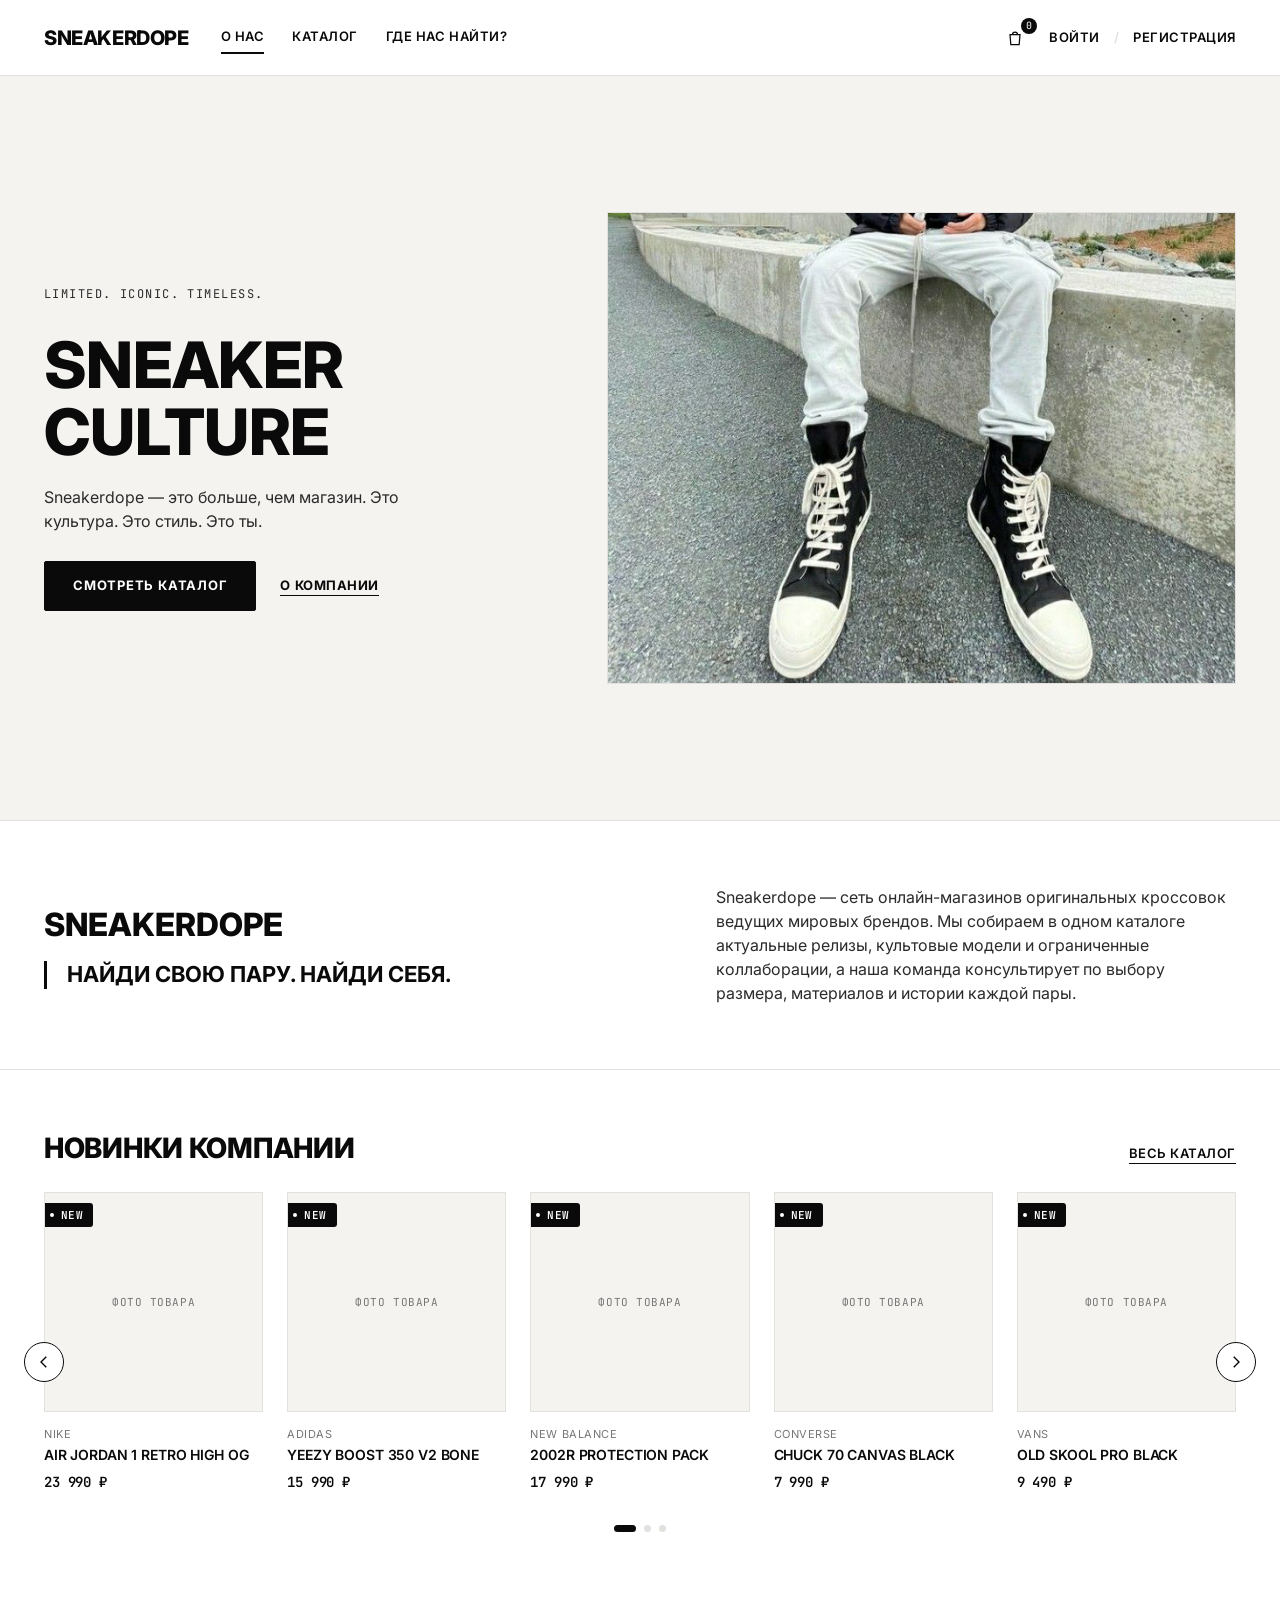
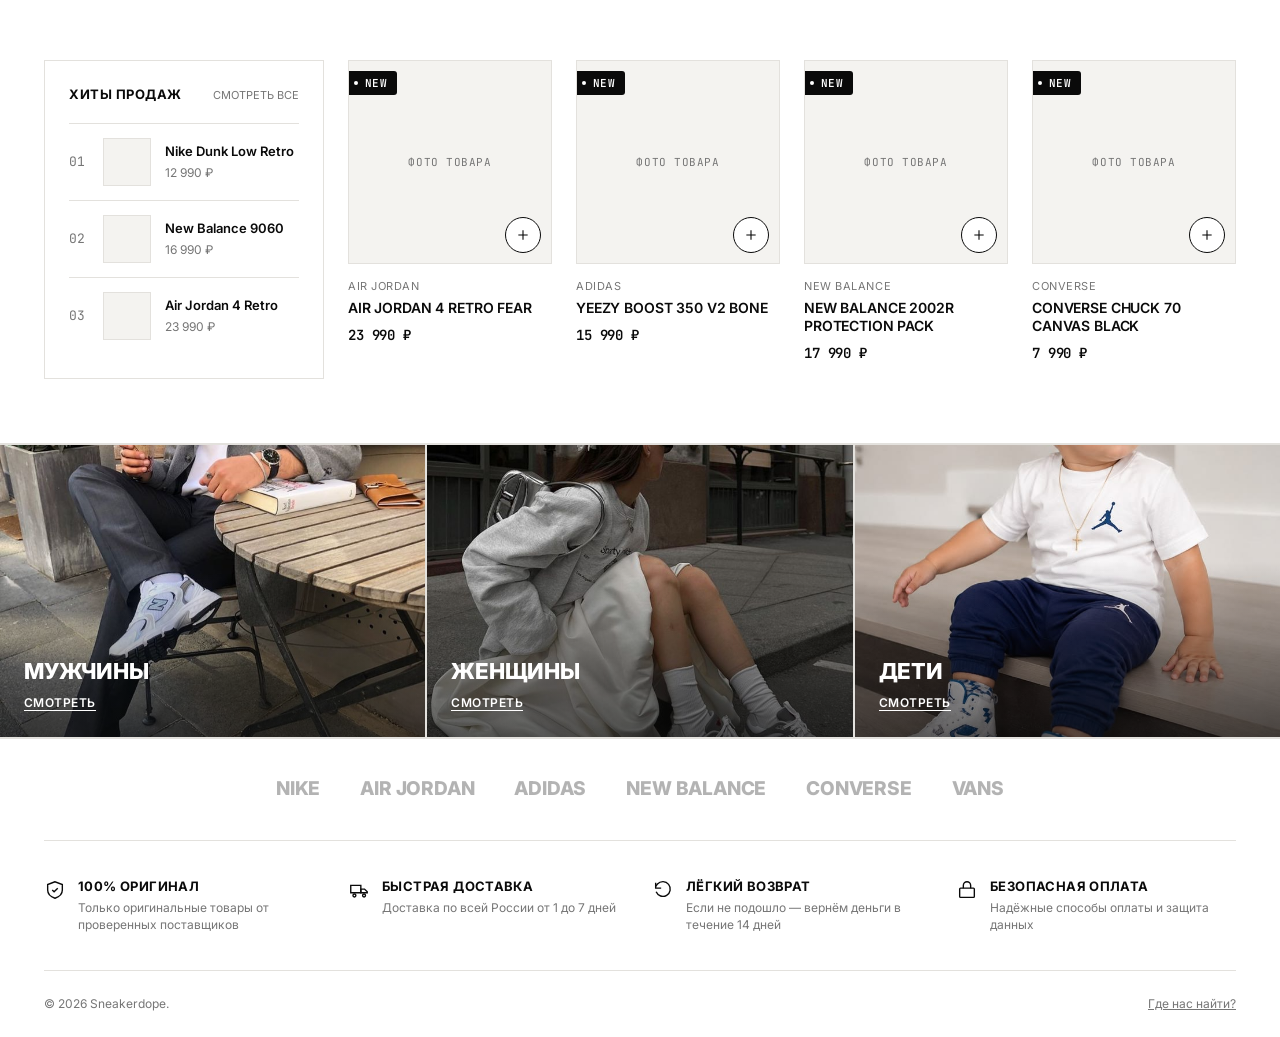
==== commit b0bc366e: "2" ====
--- a/static/index.html
+++ b/static/index.html
@@ -22,7 +22,7 @@
       <div class="header-actions">
         <a href="cart.html" class="icon-btn" aria-label="Корзина">
           <svg viewBox="0 0 24 24" fill="none" stroke="currentColor" stroke-width="1.5"><path d="M6 8h12l-1 12H7L6 8Z"/><path d="M9 8a3 3 0 0 1 6 0"/></svg>
-          <span class="cart-count">2</span>
+          <span class="cart-count">0</span>
         </a>
         <div class="auth-links">
           <a href="auth.html">Войти</a>
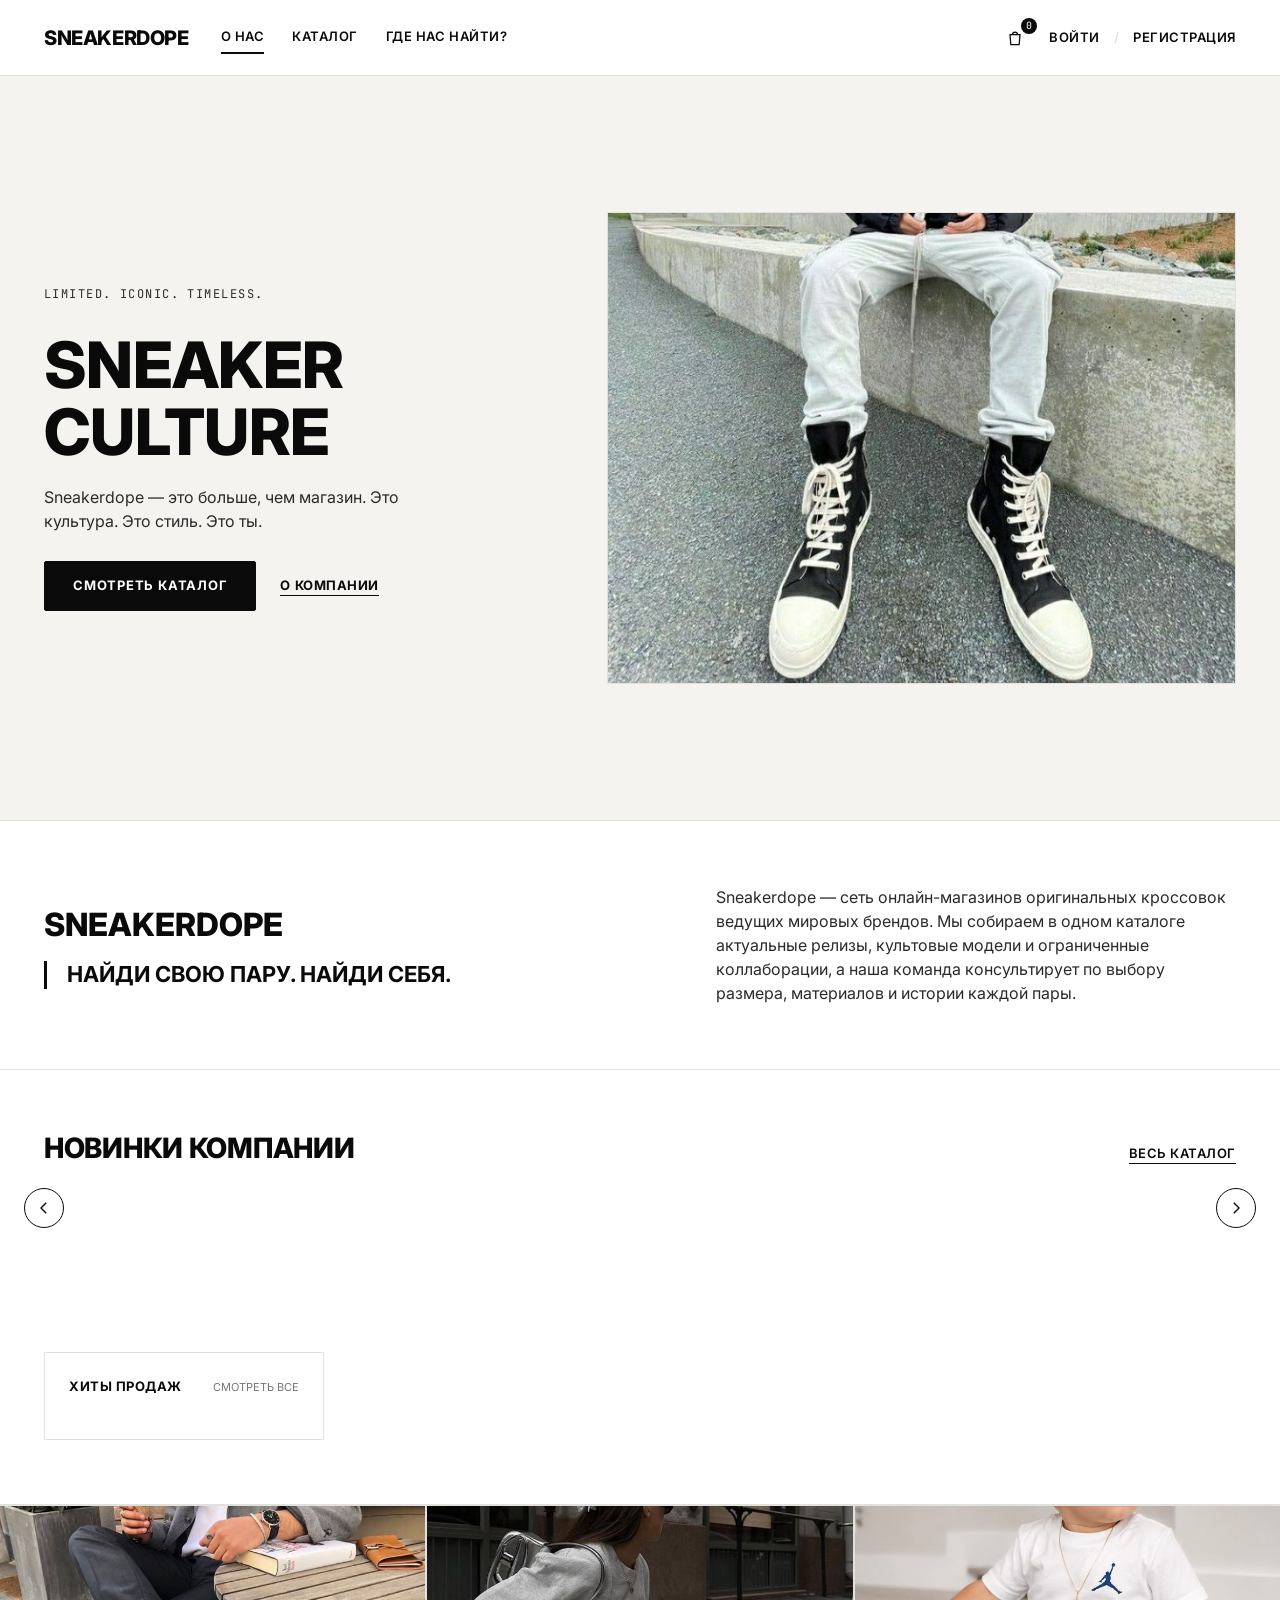
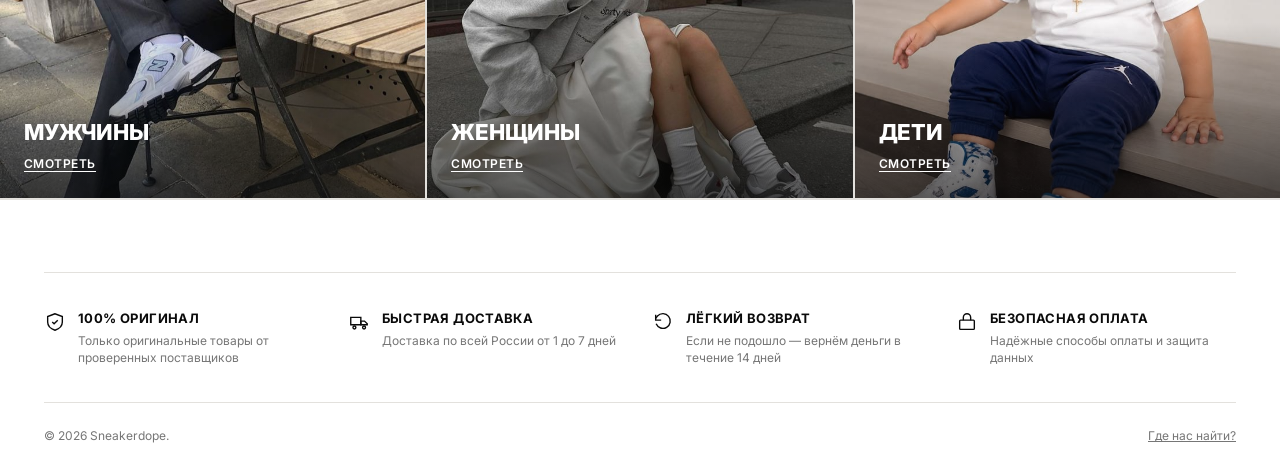
==== commit 50b6bd73: "2" ====
--- a/static/index.html
+++ b/static/index.html
@@ -82,73 +82,12 @@
             <svg viewBox="0 0 24 24" fill="none" stroke="currentColor" stroke-width="1.8"><path d="M15 5 8 12l7 7"/></svg>
           </button>
           <div class="slider__viewport">
-            <div class="slider__track">
-
-            <article class="product-card">
-              <div class="product-card__media">
-              <span class="tag product-card__badge">New</span>
-              <a class="product-card__media-link" href="product.html" aria-label="Открыть товар"></a>
-              Фото товара
-              </div>
-              <p class="product-card__brand">Nike</p>
-              <h3 class="product-card__name"><a href="product.html">Air Jordan 1 Retro High OG</a></h3>
-              <p class="product-card__price price">23 990 ₽</p>
-            </article>
-
-            <article class="product-card">
-              <div class="product-card__media">
-              <span class="tag product-card__badge">New</span>
-              <a class="product-card__media-link" href="product.html" aria-label="Открыть товар"></a>
-              Фото товара
-              </div>
-              <p class="product-card__brand">Adidas</p>
-              <h3 class="product-card__name"><a href="product.html">Yeezy Boost 350 V2 Bone</a></h3>
-              <p class="product-card__price price">15 990 ₽</p>
-            </article>
-
-            <article class="product-card">
-              <div class="product-card__media">
-              <span class="tag product-card__badge">New</span>
-              <a class="product-card__media-link" href="product.html" aria-label="Открыть товар"></a>
-              Фото товара
-              </div>
-              <p class="product-card__brand">New Balance</p>
-              <h3 class="product-card__name"><a href="product.html">2002R Protection Pack</a></h3>
-              <p class="product-card__price price">17 990 ₽</p>
-            </article>
-
-            <article class="product-card">
-              <div class="product-card__media">
-              <span class="tag product-card__badge">New</span>
-              <a class="product-card__media-link" href="product.html" aria-label="Открыть товар"></a>
-              Фото товара
-              </div>
-              <p class="product-card__brand">Converse</p>
-              <h3 class="product-card__name"><a href="product.html">Chuck 70 Canvas Black</a></h3>
-              <p class="product-card__price price">7 990 ₽</p>
-            </article>
-
-            <article class="product-card">
-              <div class="product-card__media">
-              <span class="tag product-card__badge">New</span>
-              <a class="product-card__media-link" href="product.html" aria-label="Открыть товар"></a>
-              Фото товара
-              </div>
-              <p class="product-card__brand">Vans</p>
-              <h3 class="product-card__name"><a href="product.html">Old Skool Pro Black</a></h3>
-              <p class="product-card__price price">9 490 ₽</p>
-            </article>
-
-            </div>
+            <div class="slider__track"></div>
           </div>
           <button type="button" class="slider__arrow slider__arrow--next" aria-label="Следующие товары">
             <svg viewBox="0 0 24 24" fill="none" stroke="currentColor" stroke-width="1.8"><path d="m9 5 7 7-7 7"/></svg>
           </button>
-          <div class="slider__dots">
-            <span class="dot is-active"></span>
-            <span class="dot"></span>
-            <span class="dot"></span>
-          </div>
+          <div class="slider__dots"></div>
         </div>
       </div>
     </section>
@@ -163,94 +102,9 @@
             <span class="bestsellers__title">Хиты продаж</span>
             <a href="catalog.html" class="bestsellers__more">Смотреть все</a>
           </div>
-
-          <div class="bestsellers__item">
-            <span class="bestsellers__rank">01</span>
-            <div class="bestsellers__thumb"></div>
-            <div>
-              <p class="bestsellers__name">Nike Dunk Low Retro</p>
-              <p class="bestsellers__price">12 990 ₽</p>
-            </div>
-          </div>
-
-          <div class="bestsellers__item">
-            <span class="bestsellers__rank">02</span>
-            <div class="bestsellers__thumb"></div>
-            <div>
-              <p class="bestsellers__name">New Balance 9060</p>
-              <p class="bestsellers__price">16 990 ₽</p>
-            </div>
-          </div>
-
-          <div class="bestsellers__item">
-            <span class="bestsellers__rank">03</span>
-            <div class="bestsellers__thumb"></div>
-            <div>
-              <p class="bestsellers__name">Air Jordan 4 Retro</p>
-              <p class="bestsellers__price">23 990 ₽</p>
-            </div>
-          </div>
         </aside>
 
-        <div class="grid-4">
-
-          <article class="product-card">
-            <div class="product-card__media">
-              <span class="tag product-card__badge">New</span>
-              <a class="product-card__media-link" href="product.html" aria-label="Открыть товар"></a>
-              Фото товара
-              <button class="product-card__add" type="button" aria-label="В корзину">
-                <svg viewBox="0 0 24 24" fill="none" stroke="currentColor" stroke-width="1.6"><path d="M12 5v14M5 12h14"/></svg>
-              </button>
-            </div>
-            <p class="product-card__brand">Air Jordan</p>
-            <h3 class="product-card__name"><a href="product.html">Air Jordan 4 Retro Fear</a></h3>
-            <p class="product-card__price price">23 990 ₽</p>
-          </article>
-
-          <article class="product-card">
-            <div class="product-card__media">
-              <span class="tag product-card__badge">New</span>
-              <a class="product-card__media-link" href="product.html" aria-label="Открыть товар"></a>
-              Фото товара
-              <button class="product-card__add" type="button" aria-label="В корзину">
-                <svg viewBox="0 0 24 24" fill="none" stroke="currentColor" stroke-width="1.6"><path d="M12 5v14M5 12h14"/></svg>
-              </button>
-            </div>
-            <p class="product-card__brand">Adidas</p>
-            <h3 class="product-card__name"><a href="product.html">Yeezy Boost 350 V2 Bone</a></h3>
-            <p class="product-card__price price">15 990 ₽</p>
-          </article>
-
-          <article class="product-card">
-            <div class="product-card__media">
-              <span class="tag product-card__badge">New</span>
-              <a class="product-card__media-link" href="product.html" aria-label="Открыть товар"></a>
-              Фото товара
-              <button class="product-card__add" type="button" aria-label="В корзину">
-                <svg viewBox="0 0 24 24" fill="none" stroke="currentColor" stroke-width="1.6"><path d="M12 5v14M5 12h14"/></svg>
-              </button>
-            </div>
-            <p class="product-card__brand">New Balance</p>
-            <h3 class="product-card__name"><a href="product.html">New Balance 2002R Protection Pack</a></h3>
-            <p class="product-card__price price">17 990 ₽</p>
-          </article>
-
-          <article class="product-card">
-            <div class="product-card__media">
-              <span class="tag product-card__badge">New</span>
-              <a class="product-card__media-link" href="product.html" aria-label="Открыть товар"></a>
-              Фото товара
-              <button class="product-card__add" type="button" aria-label="В корзину">
-                <svg viewBox="0 0 24 24" fill="none" stroke="currentColor" stroke-width="1.6"><path d="M12 5v14M5 12h14"/></svg>
-              </button>
-            </div>
-            <p class="product-card__brand">Converse</p>
-            <h3 class="product-card__name"><a href="product.html">Converse Chuck 70 Canvas Black</a></h3>
-            <p class="product-card__price price">7 990 ₽</p>
-          </article>
-
-        </div>
+        <div class="grid-4"></div>
       </div>
     </section>
 
@@ -287,14 +141,7 @@
     <div class="container">
 
       <div class="brand-strip">
-        <div class="brand-strip__row">
-          <span class="brand-strip__name">Nike</span>
-          <span class="brand-strip__name">Air Jordan</span>
-          <span class="brand-strip__name">Adidas</span>
-          <span class="brand-strip__name">New Balance</span>
-          <span class="brand-strip__name">Converse</span>
-          <span class="brand-strip__name">Vans</span>
-        </div>
+        <div class="brand-strip__row"></div>
       </div>
 
       <div class="features-row">
